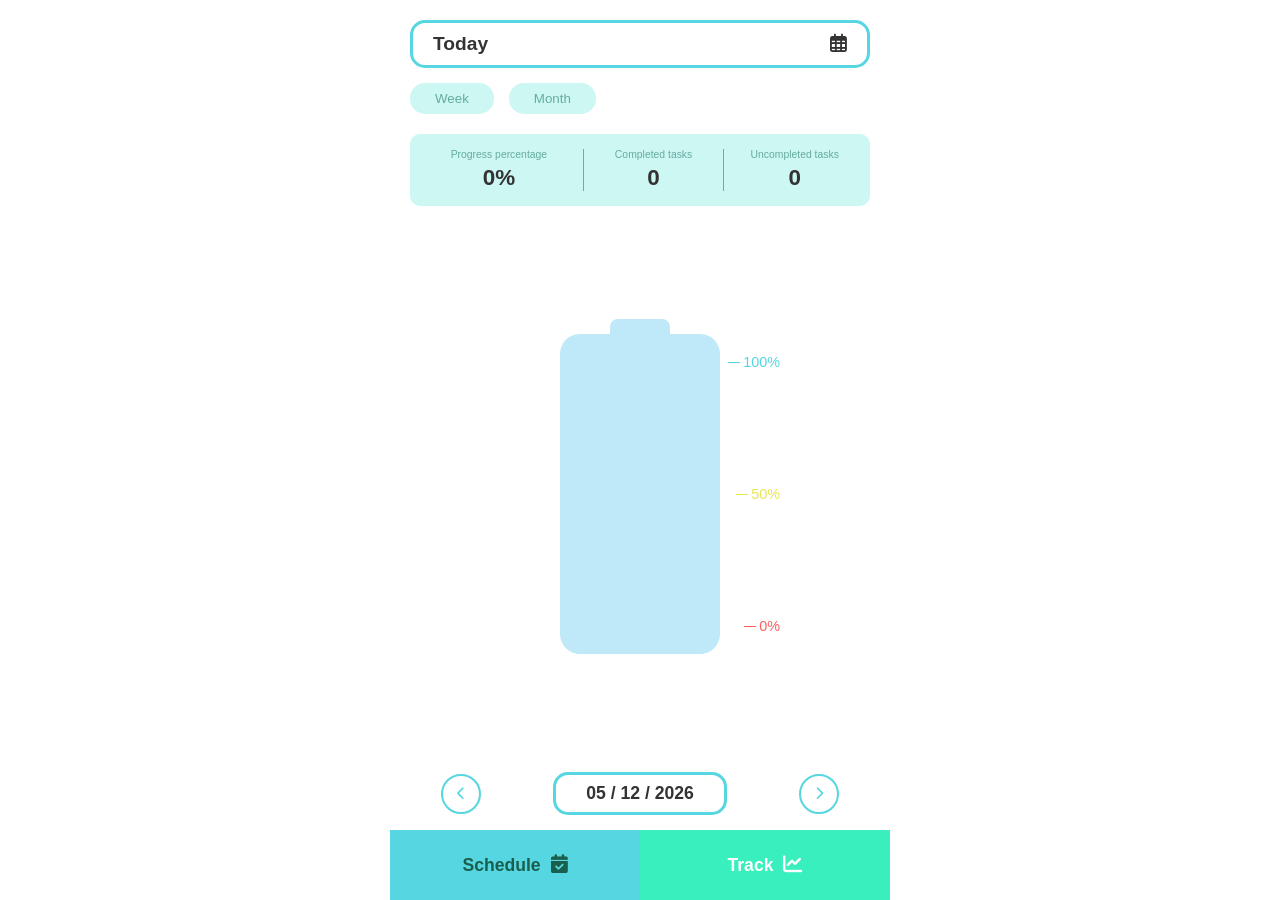
==== index2.html @ 44745af0 "completed a to do list planner with two main pages schedule for task and track battery shape product" ====
<!DOCTYPE html>
<html lang="en">
<head>
    <meta charset="UTF-8">
    <meta name="viewport" content="width=device-width, initial-scale=1.0">
    <title>TimeIn - Track</title>
    <link rel="stylesheet" href="style.css">
    <link rel="stylesheet" href="https://cdnjs.cloudflare.com/ajax/libs/font-awesome/6.4.0/css/all.min.css">
</head>
<body>

    <div class="app-container">
        <header class="main-header">
            <div class="date-selector">
                <span class="date-header-text">Today</span>
                <i class="fa-regular fa-calendar-days"></i>
            </div>
            <div class="filter-tabs">
                <button class="tab">Week</button>
                <button class="tab">Month</button>
            </div>
        </header>

        <section class="stats-container">
            <div class="stat-card finished">
                <p>Progress percentage</p>
                <h3 class="stat-number" id="progress-percentage">0%</h3>
            </div>
            <div class="stat-card pending">
                <p>Completed tasks</p>
                <h3 class="stat-number" id="completed-count">0</h3>
            </div>
            <div class="stat-card uncompleted">
                <p>Uncompleted tasks</p>
                <h3 class="stat-number" id="uncompleted-count">0</h3>
            </div>
        </section>

        <main class="content center-content">
            <div class="battery-container">
                <div class="battery-cap"></div>
                <div class="battery-body">
                    <div class="marker m-100">100%</div>
                    <div class="marker m-50">50%</div>
                    <div class="marker m-0">0%</div>
                    
                    <div class="battery-level level-1" style="background-color: #f04b4b;"></div> <div class="battery-level level-2" style="background-color: #ff5e5e;"></div> <div class="battery-level level-3" style="background-color: #e8bf1c;"></div> <div class="battery-level level-4" style="background-color: #f8ee25;"></div> <div class="battery-level level-5" style="background-color: #d3ff51;"></div> <div class="battery-level level-6" style="background-color: #b9f938;"></div> <div class="battery-level level-7" style="background-color: #58fd4f;"></div> </div>
            </div>
        </main>

        <footer class="main-footer">
            <div class="pagination">
                <button class="nav-arrow"><i class="fa-solid fa-chevron-left"></i></button>
                <div class="date-pill">25 / 03 / 2026</div>
                <button class="nav-arrow"><i class="fa-solid fa-chevron-right"></i></button>
            </div>
            <nav class="bottom-nav">
                <a href="index.html" class="nav-item">
                    Schedule <i class="fa-solid fa-calendar-check"></i>
                </a>
                <div class="nav-item track active">
                    Track <i class="fa-solid fa-chart-line"></i>
                </div>
            </nav>
        </footer>
    </div>
<script src="tracker.js"></script>
</body>
</html>
---- style.css ----
/* Color palette so in any changes just modify it in root */
:root {
    --bg-color: #ffffff;
    --primary-cyan: #55d6e0;
    --light-cyan: #ccf7f3;
    --card-blue: #bfe9f9;
    --text-dark: #333;
    --text-gray: #777;
    --accent-red: #ff5e5e;
    --accent-green: #38efbd;
}

/* Global Reset */
* { 
    box-sizing: border-box; 
    margin: 0; 
    padding: 0; 
    font-family: 'Segoe UI', Tahoma, Geneva, Verdana, sans-serif; 
}

body { 
    background-color: var(--bg-color); 
    color: var(--text-dark); 
    overflow-x: hidden; 
}

/* Layout Container (Mobile First) */
.app-container { 
    max-width: 500px; 
    margin: 0 auto; 
    min-height: 100vh; 
    display: flex; 
    flex-direction: column; 
}

/* Header Styles */
.main-header { 
    padding: 20px; 
}

.date-selector {
    border: 3px solid var(--primary-cyan);
    border-radius: 15px;
    padding: 10px 20px;
    display: flex;
    justify-content: space-between;
    align-items: center;
    font-weight: bold;
    font-size: 1.2rem;
    color: var(--text-dark);
}

.add-task-bar {
    background-color: var(--light-cyan);
    margin-top: 20px;
    border-radius: 10px;
    display: flex;
    padding: 10px 15px;
    align-items: center;
}

.add-task-bar input {
    background: none; 
    border: none; 
    flex-grow: 1; 
    outline: none; 
    font-size: 1.1rem; 
    color: #66ac9e;
}

.add-btn {
    background: white; 
    border: none; 
    border-radius: 50%; 
    width: 30px; 
    height: 30px;
    color: var(--primary-cyan); 
    cursor: pointer;
}

/* Main Content & Task Cards */
.content { 
    flex-grow: 1; 
    padding: 20px; 
}

.task-card-wrapper { 
    display: flex; 
    gap: 15px; 
    margin-bottom: 30px; 
}

.time-column {
    display: flex; 
    flex-direction: column; 
    align-items: center; 
    font-size: 0.9rem; 
    color: var(--text-gray); 
    width: 45px;
}

.dotted-line {
    flex-grow: 1; 
    border-left: 2px dashed var(--accent-green); 
    margin: 5px 0;
}

.task-card {
    background-color: var(--card-blue);
    flex-grow: 1;
    border-radius: 15px;
    padding: 15px;
    position: relative; /* Necessary for absolute positioning of buttons */
    box-shadow: 0 4px 6px rgba(0,0,0,0.05);
}

.badge {
    background: white; 
    padding: 4px 12px; 
    border-radius: 20px; 
    font-size: 0.8rem; 
    font-weight: bold; 
    display: inline-block;
}

.title-field {
    background: white; 
    margin-top: 10px; 
    padding: 5px 15px;
    border-radius: 5px; 
    font-weight: 500;
    width: calc(100% - 40px); /* Leave room for buttons */
}

.card-body {
    background: white; 
    margin-top: 10px; 
    padding: 10px;
    border-radius: 10px; 
    min-height: 80px; 
    color: var(--text-gray); 
    font-size: 0.85rem;
    width: calc(100% - 40px); /* Leave room for buttons */
}

.card-body ol { 
    padding-left: 20px; 
}

/* Action Buttons - UPDATED POSITIONING */
.action-buttons {
    position: absolute; 
    right: 12px; 
    top: 50%; 
    /* Centers vertically then nudges down by 5px as requested */
    transform: translateY(-50%) translateY(5px); 
    display: flex; 
    flex-direction: column; 
    gap: 10px;
}

.action-buttons button {
    border: none; 
    border-radius: 50%; 
    width: 32px; 
    height: 32px; 
    color: white; 
    cursor: pointer;
    display: flex;
    align-items: center;
    justify-content: center;
    font-size: 0.9rem;
    box-shadow: 0 2px 4px rgba(0,0,0,0.1);
}

.btn-delete { background-color: var(--accent-red); }
.btn-edit { background-color: var(--primary-cyan); }
.btn-complete { background-color: var(--accent-green); }

/* Footer & Nav */
.main-footer { 
    position: sticky; 
    bottom: 0; 
    background: white; 
    padding-top: 10px; 
}

.pagination { 
    display: flex; 
    justify-content: space-around; 
    align-items: center; 
    padding: 15px; 
}

.date-pill {
    border: 3px solid var(--primary-cyan); 
    border-radius: 15px;
    padding: 8px 30px; 
    font-weight: bold; 
    font-size: 1.1rem;
}

.nav-arrow {
    background: none; 
    border: 2px solid var(--primary-cyan); 
    border-radius: 50%;
    width: 40px; 
    height: 40px; 
    color: var(--primary-cyan);
    cursor: pointer;
}

.bottom-nav { 
    display: flex; 
    height: 70px; 
}

.nav-item {
    flex: 1; 
    display: flex; 
    align-items: center; 
    justify-content: center; 
    gap: 10px; 
    cursor: pointer;
    text-decoration: none; /* Enlève le souligné des liens */
    font-weight: bold; 
    font-size: 1.1rem;
    border: none;
    transition: all 0.2s ease;
}

.nav-item.active { 
    background-color: var(--primary-cyan); 
    color: white; 
    border-radius: 0px 0px 0 0; 
}

.nav-item.track { 
    background-color: var(--accent-green); 
    color: #1a5e4d; 
}
/* Tracking Page Specifics */
.filter-tabs {
    display: flex;
    gap: 15px;
    margin-top: 15px;
}

.tab {
    background-color: var(--light-cyan);
    border: none;
    padding: 8px 25px;
    border-radius: 15px;
    color: #66ac9e;
    font-weight: 500;
}

.stats-container {
    background-color: var(--light-cyan);
    margin: 0 20px;
    border-radius: 10px;
    display: grid;
    grid-template-columns: 1.2fr 1fr 1fr;
    padding: 15px 5px;
    text-align: center;
}

.stat-card {
    border-right: 1px solid #999;
}

.stat-card:last-child { border: none; }

.stat-card p { font-size: 0.65rem; color: #66ac9e; margin-bottom: 5px; }
.stat-card h3 { font-size: 1.4rem; }

/* Battery Layout */
.center-content {
    display: flex;
    justify-content: center;
    align-items: center;
    padding-top: 40px;
}

.battery-container {
    width: 160px;
    position: relative;
}

.battery-cap {
    width: 60px;
    height: 15px;
    background-color: var(--card-blue);
    margin: 0 auto;
    border-radius: 8px 8px 0 0;
}

.battery-body {
    width: 100%;
    height: 320px;
    background-color: var(--card-blue);
    border-radius: 20px;
    padding: 20px 15px;
    display: flex;
    flex-direction: column-reverse; /* Stack from bottom up */
    gap: 8px;
    position: relative;
}

/* Marker labels (100%, 50%, 0%) */
.marker {
    position: absolute;
    right: -60px;
    font-size: 0.9rem;
    color: #55d6e0;
}
.marker::before {
    content: "";
    position: absolute;
    left: -15px;
    top: 50%;
    width: 12px;
    height: 1px;
    background-color: #55d6e0;
}

.m-100 { top: 20px; }
.m-50 { top: 50%; transform: translateY(-50%); color: #e9e54d; }
.m-50::before { background-color: #e9e54d; }
.m-0 { bottom: 20px; color: #ff5e5e; }
.m-0::before { background-color: #ff5e5e; }

.battery-level {
    height: 25px;
    width: 100%;
    border-radius: 2px;
}

/* Nav Item Fix (Square corners as requested) */
.nav-item.active { 
    background-color: var(--primary-cyan); 
    color: white; 
    border-radius: 0; 
}

/* Link removal decoration */
.bottom-nav { 
    display: flex; 
    height: 70px; 
    width: 100%;
}
.nav-item:not(.track), 
.nav-item:not(.track).active {
    background-color: var(--primary-cyan); 
    color: #1a5e4d; /* Couleur du texte par défaut (sombre) */
}

/* Le bouton Track est TOUJOURS vert */
.nav-item.track, 
.nav-item.track.active {
    background-color: var(--accent-green);
    color: #1a5e4d; /* Couleur du texte par défaut (sombre) */
}

/* CHANGEMENT DU FRONT (Texte/Icône) UNIQUEMENT */

/* Quand un bouton est actif, son texte devient BLANC */
.nav-item.active {
    color: white !important; 
    border-radius: 0; /* Coins carrés comme demandé */
}

/* Pour s'assurer que l'icône suit la couleur du texte */
.nav-item i {
    font-size: 1.2rem;
    display: inline-block; /* Assure la visibilité de l'icône */
}

/* ==========================================================================
   NEW WORKPACK MODIFICATIONS: COMPLETED PILL VIEW STATES
   ========================================================================== */

/* Keeps the layout container centered and vertically consistent */
.task-card-wrapper.completed-pill-state {
    align-items: center;
}

/* Clean interactive pill architecture layout matching user prototype design precisely */
.task-card-pill {
    display: flex;
    align-items: center;
    background-color: #ccf7ed; /* Light mint/teal green container background */
    border-radius: 40px;       /* Sleek pill edge contours */
    padding: 10px 20px;
    flex-grow: 1;
    gap: 15px;
    box-shadow: 0 4px 6px rgba(0,0,0,0.03);
    animation: foldIn 0.25s ease-out forwards;
}

/* Interactive custom check button reset styles */
.btn-undo-complete {
    background: none;
    border: none;
    font-size: 1.8rem;
    color: #31dba9;            /* Matching the accent check green hue */
    cursor: pointer;
    display: flex;
    align-items: center;
    justify-content: center;
}

/* White task capsule capsule title shield matching custom screenshot layout */
.pill-title {
    background-color: #ffffff;
    border-radius: 20px;
    padding: 8px 20px;
    font-weight: 500;
    color: var(--text-dark);
    flex-grow: 1;
    text-align: center;
    font-size: 0.95rem;
    box-shadow: 0 2px 4px rgba(0,0,0,0.02);
}

@keyframes foldIn {
    from { opacity: 0; transform: translateY(-5px); }
    to { opacity: 1; transform: translateY(0); }
}
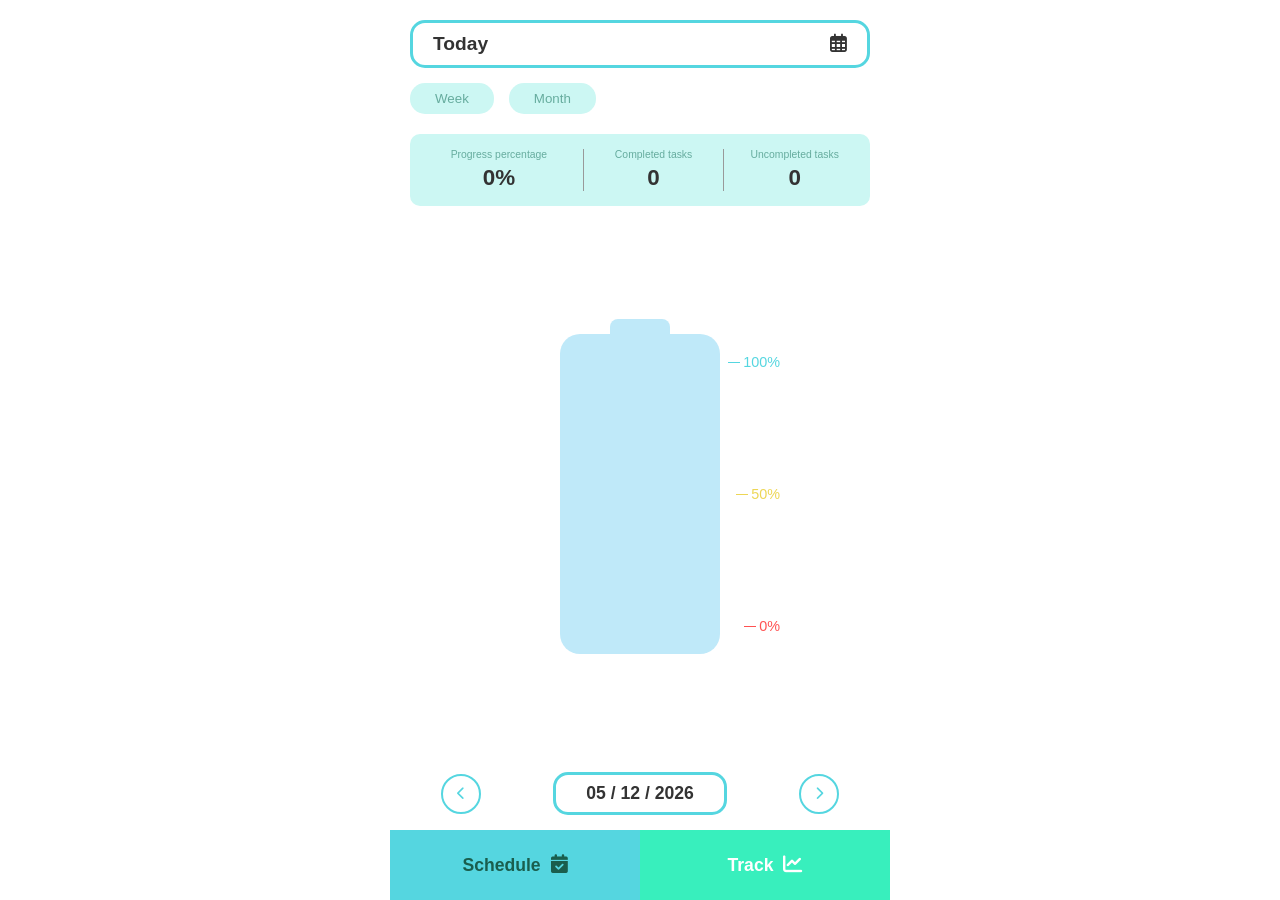
==== commit 529e6056: "fixed date engine using sessionStorage" ====
--- a/index2.html
+++ b/index2.html
@@ -44,14 +44,23 @@
                     <div class="marker m-50">50%</div>
                     <div class="marker m-0">0%</div>
                     
-                    <div class="battery-level level-1" style="background-color: #f04b4b;"></div> <div class="battery-level level-2" style="background-color: #ff5e5e;"></div> <div class="battery-level level-3" style="background-color: #e8bf1c;"></div> <div class="battery-level level-4" style="background-color: #f8ee25;"></div> <div class="battery-level level-5" style="background-color: #d3ff51;"></div> <div class="battery-level level-6" style="background-color: #b9f938;"></div> <div class="battery-level level-7" style="background-color: #58fd4f;"></div> </div>
+                    <div class="battery-level level-1"></div> 
+                    <div class="battery-level level-2"></div> 
+                    <div class="battery-level level-3"></div> 
+                    <div class="battery-level level-4"></div> 
+                    <div class="battery-level level-5"></div> 
+                    <div class="battery-level level-6"></div> 
+                    <div class="battery-level level-7"></div> 
+                    <div class="battery-level level-8"></div> 
+                    <div class="battery-level level-9"></div> 
+                </div>
             </div>
         </main>
 
         <footer class="main-footer">
             <div class="pagination">
                 <button class="nav-arrow"><i class="fa-solid fa-chevron-left"></i></button>
-                <div class="date-pill">25 / 03 / 2026</div>
+                <div class="date-pill">00 / 00 / 0000</div>
                 <button class="nav-arrow"><i class="fa-solid fa-chevron-right"></i></button>
             </div>
             <nav class="bottom-nav">
--- a/style.css
+++ b/style.css
@@ -239,6 +239,7 @@
     background-color: var(--accent-green); 
     color: #1a5e4d; 
 }
+
 /* Tracking Page Specifics */
 .filter-tabs {
     display: flex;
@@ -265,6 +266,16 @@
     text-align: center;
 }
 
+.nav-item.active {
+    color: white !important; 
+    border-radius: 0; 
+}
+
+.nav-item i {
+    font-size: 1.2rem;
+    display: inline-block; 
+}
+
 .stat-card {
     border-right: 1px solid #999;
 }
@@ -274,7 +285,7 @@
 .stat-card p { font-size: 0.65rem; color: #66ac9e; margin-bottom: 5px; }
 .stat-card h3 { font-size: 1.4rem; }
 
-/* Battery Layout */
+/* Battery Layout Base */
 .center-content {
     display: flex;
     justify-content: center;
@@ -303,7 +314,7 @@
     padding: 20px 15px;
     display: flex;
     flex-direction: column-reverse; /* Stack from bottom up */
-    gap: 8px;
+    gap: 6px; 
     position: relative;
 }
 
@@ -325,16 +336,31 @@
 }
 
 .m-100 { top: 20px; }
-.m-50 { top: 50%; transform: translateY(-50%); color: #e9e54d; }
-.m-50::before { background-color: #e9e54d; }
-.m-0 { bottom: 20px; color: #ff5e5e; }
-.m-0::before { background-color: #ff5e5e; }
-
+.m-50 { top: 50%; transform: translateY(-50%); color: #edd655; }
+.m-50::before { background-color: #edd655; }
+.m-0 { bottom: 20px; color: #ff5252; }
+.m-0::before { background-color: #ff5252; }
+
+/* Expanded 9-Shade Level Structural Base and Layout Distribution */
 .battery-level {
     height: 25px;
     width: 100%;
-    border-radius: 2px;
-}
+    border-radius: 4px;
+    transition: all 0.2s ease-in-out;
+}
+
+/* ==========================================================================
+   UPDATED: 9-SHADE EXACT COLOR CODES FROM USER IMAGE
+   ========================================================================== */
+.level-1 { background-color: #ff5252 !important; } /* Level 1: Bottom Dark Coral Red */
+.level-2 { background-color: #ff5b5b !important; } /* Level 2: Crisp Light Coral Red */
+.level-3 { background-color: #ff8e61 !important; } /* Level 3: Deep Salmon Orange */
+.level-4 { background-color: #ff9d6b !important; } /* Level 4: Soft Pastel Orange */
+.level-5 { background-color: #fcd573 !important; } /* Level 5: Midpoint Mango Yellow */
+.level-6 { background-color: #d1f274 !important; } /* Level 6: Soft Chartreuse/Lime */
+.level-7 { background-color: #a4f962 !important; } /* Level 7: Bright Lime Green */
+.level-8 { background-color: #83f52a !important; } /* Level 8: Vibrant Spring Green */
+.level-9 { background-color: #5cef0a !important; } /* Level 9: Ultimate Neon Green Peak */
 
 /* Nav Item Fix (Square corners as requested) */
 .nav-item.active { 
@@ -352,28 +378,14 @@
 .nav-item:not(.track), 
 .nav-item:not(.track).active {
     background-color: var(--primary-cyan); 
-    color: #1a5e4d; /* Couleur du texte par défaut (sombre) */
+    color: #1a5e4d; 
 }
 
 /* Le bouton Track est TOUJOURS vert */
 .nav-item.track, 
 .nav-item.track.active {
     background-color: var(--accent-green);
-    color: #1a5e4d; /* Couleur du texte par défaut (sombre) */
-}
-
-/* CHANGEMENT DU FRONT (Texte/Icône) UNIQUEMENT */
-
-/* Quand un bouton est actif, son texte devient BLANC */
-.nav-item.active {
-    color: white !important; 
-    border-radius: 0; /* Coins carrés comme demandé */
-}
-
-/* Pour s'assurer que l'icône suit la couleur du texte */
-.nav-item i {
-    font-size: 1.2rem;
-    display: inline-block; /* Assure la visibilité de l'icône */
+    color: #1a5e4d; 
 }
 
 /* ==========================================================================
@@ -389,8 +401,8 @@
 .task-card-pill {
     display: flex;
     align-items: center;
-    background-color: #ccf7ed; /* Light mint/teal green container background */
-    border-radius: 40px;       /* Sleek pill edge contours */
+    background-color: #ccf7ed; 
+    border-radius: 40px;       
     padding: 10px 20px;
     flex-grow: 1;
     gap: 15px;
@@ -403,7 +415,7 @@
     background: none;
     border: none;
     font-size: 1.8rem;
-    color: #31dba9;            /* Matching the accent check green hue */
+    color: #31dba9;            
     cursor: pointer;
     display: flex;
     align-items: center;
